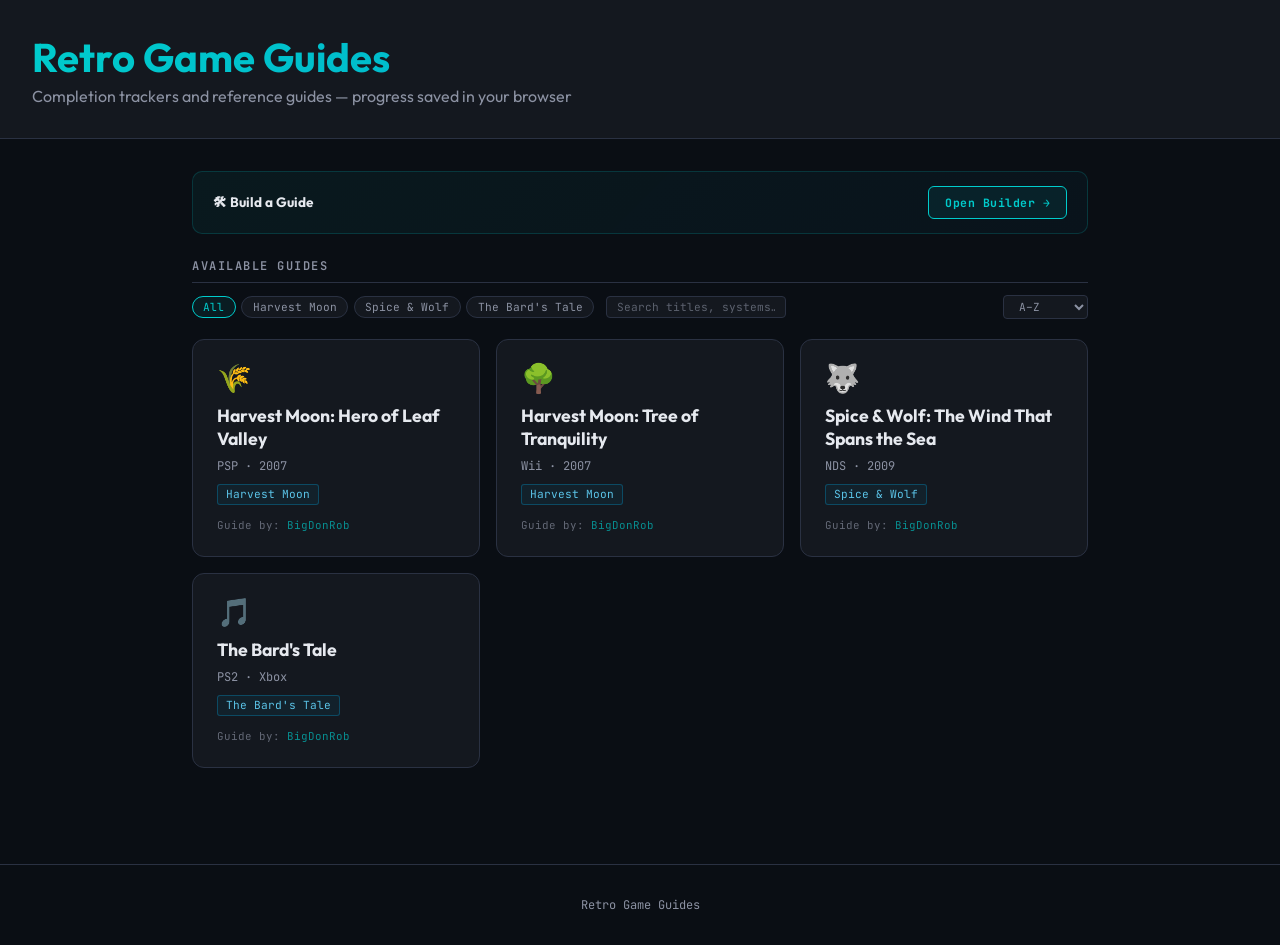
==== index.html @ fcf1a776 "Init Commit Let's see what I forgot." ====
<!DOCTYPE html>
<html lang="en">
<head>
<meta charset="UTF-8">
<meta name="viewport" content="width=device-width, initial-scale=1.0">
<title>Retro Game Guides</title>
<link rel="preconnect" href="https://fonts.googleapis.com">
<link rel="preconnect" href="https://fonts.gstatic.com" crossorigin>
<link href="https://fonts.googleapis.com/css2?family=JetBrains+Mono:wght@400;600;700&family=Outfit:wght@400;600;700&display=swap" rel="stylesheet">
<style>
  * { margin: 0; padding: 0; box-sizing: border-box; }
  :root {
    --bg-main: #0a0e14; --bg-secondary: #14181f; --bg-tertiary: #1e242e;
    --accent-primary: #00cccc; --accent-tertiary: #0099cc;
    --text-primary: #e6e9ef; --text-secondary: #8c92a3; --border-color: #2a3142;
  }
  body { font-family: 'Outfit', sans-serif; background: var(--bg-main); color: var(--text-primary); min-height: 100vh; }
  header { background: var(--bg-secondary); border-bottom: 1px solid var(--border-color); padding: 2rem; }
  header h1 { font-size: 2.5rem; font-weight: 700; background: linear-gradient(135deg, var(--accent-primary), var(--accent-tertiary)); -webkit-background-clip: text; -webkit-text-fill-color: transparent; background-clip: text; margin-bottom: 0.25rem; }
  header p { color: var(--text-secondary); font-size: 1rem; }
  main { max-width: 960px; margin: 0 auto; padding: 2rem; }
  .controls { display: flex; align-items: center; flex-wrap: wrap; gap: 0.75rem; margin-bottom: 1.25rem; }
  .section-label { font-family: 'JetBrains Mono', monospace; font-size: 0.75rem; font-weight: 600; text-transform: uppercase; letter-spacing: 1.5px; color: var(--text-secondary); padding-bottom: 0.5rem; border-bottom: 1px solid var(--border-color); flex: 1 1 100%; }
  .filter-group { display: flex; gap: 0.35rem; flex-wrap: wrap; }
  .pill { font-family: 'JetBrains Mono', monospace; font-size: 0.7rem; padding: 0.2rem 0.65rem; border-radius: 20px; border: 1px solid var(--border-color); background: var(--bg-secondary); color: var(--text-secondary); cursor: pointer; transition: all 0.15s; }
  .pill:hover { border-color: var(--accent-primary); color: var(--text-primary); }
  .pill.active { border-color: var(--accent-primary); color: var(--accent-primary); background: rgba(0,204,204,0.07); }
  .sort-select { font-family: 'JetBrains Mono', monospace; font-size: 0.7rem; padding: 0.2rem 0.65rem; border-radius: 4px; border: 1px solid var(--border-color); background: var(--bg-secondary); color: var(--text-secondary); cursor: pointer; margin-left: auto; }
  .sort-select:focus { outline: none; border-color: var(--accent-primary); }
  .search-input { font-family: 'JetBrains Mono', monospace; font-size: 0.7rem; padding: 0.2rem 0.65rem; border-radius: 4px; border: 1px solid var(--border-color); background: var(--bg-secondary); color: var(--text-secondary); width: 180px; }
  .search-input::placeholder { color: var(--text-secondary); opacity: 0.6; }
  .search-input:focus { outline: none; border-color: var(--accent-primary); color: var(--text-primary); }
  .guide-grid { display: grid; grid-template-columns: repeat(auto-fill, minmax(280px, 1fr)); gap: 1rem; }
  .guide-card { background: var(--bg-secondary); border: 1px solid var(--border-color); border-radius: 12px; padding: 1.5rem; text-decoration: none; color: inherit; display: flex; flex-direction: column; gap: 0.5rem; transition: border-color 0.2s, transform 0.2s, box-shadow 0.2s; }
  .guide-card:hover { border-color: var(--accent-primary); transform: translateY(-3px); box-shadow: 0 8px 24px rgba(0,204,204,0.1); }
  .guide-card-icon { font-size: 1.75rem; line-height: 1; margin-bottom: 0.25rem; }
  .guide-card-title { font-size: 1.1rem; font-weight: 700; color: var(--text-primary); }
  .guide-card-meta { font-family: 'JetBrains Mono', monospace; font-size: 0.75rem; color: var(--text-secondary); }
  .guide-card-tags { display: flex; flex-wrap: wrap; gap: 0.35rem; margin-top: 0.1rem; }
  .tag { font-size: 0.7rem; font-family: 'JetBrains Mono', monospace; padding: 0.15rem 0.5rem; border-radius: 3px; border: 1px solid var(--border-color); background: var(--bg-tertiary); color: var(--text-secondary); }
  .tag.completion { border-color: rgba(15,155,85,0.4); color: #4ec98a; background: rgba(15,155,85,0.08); }
  .tag.reference  { border-color: rgba(0,204,204,0.4); color: var(--accent-primary); background: rgba(0,204,204,0.08); }
  .tag.series     { border-color: rgba(0,153,204,0.35); color: #5bc4e8; background: rgba(0,153,204,0.07); }
  .guide-card-author { font-family: 'JetBrains Mono', monospace; font-size: 0.68rem; color: var(--text-secondary); opacity: 0.65; margin-top: auto; padding-top: 0.35rem; }
  .guide-card-author span { color: var(--accent-primary); opacity: 1; }
  .state-msg { grid-column: 1 / -1; padding: 3rem; text-align: center; color: var(--text-secondary); font-family: 'JetBrains Mono', monospace; font-size: 0.8rem; line-height: 2; }
  .loading-dot { display: inline-block; animation: blink 1.2s step-start infinite; }
  .loading-dot:nth-child(2) { animation-delay: 0.4s; }
  .loading-dot:nth-child(3) { animation-delay: 0.8s; }
  @keyframes blink { 50% { opacity: 0; } }
  footer { text-align: center; padding: 2rem; color: var(--text-secondary); font-family: 'JetBrains Mono', monospace; font-size: 0.75rem; border-top: 1px solid var(--border-color); margin-top: 4rem; }

  /* ── Builder CTA ── */
  .builder-bar {
    background: linear-gradient(135deg, rgba(0,204,204,0.06), rgba(0,153,204,0.04));
    border: 1px solid rgba(0,204,204,0.18);
    border-radius: 10px;
    padding: 14px 20px;
    display: flex;
    align-items: center;
    gap: 16px;
    margin-bottom: 1.5rem;
  }
  .builder-bar-text { flex: 1; min-width: 0; }
  .builder-bar-title { font-size: 0.85rem; font-weight: 700; color: var(--text-primary); margin-bottom: 2px; }
  .builder-bar-sub { font-family: 'JetBrains Mono', monospace; font-size: 0.7rem; color: var(--text-secondary); }
  .builder-btn {
    font-family: 'JetBrains Mono', monospace;
    font-size: 0.72rem;
    font-weight: 700;
    padding: 8px 16px;
    border-radius: 6px;
    border: 1px solid var(--accent-primary);
    background: rgba(0,204,204,0.08);
    color: var(--accent-primary);
    cursor: pointer;
    white-space: nowrap;
    transition: all 0.15s;
    letter-spacing: .5px;
    flex-shrink: 0;
  }
  .builder-btn:hover { background: rgba(0,204,204,0.18); box-shadow: 0 0 12px rgba(0,204,204,0.2); }

  /* ── Builder confirm modal ── */
  .modal-backdrop {
    position: fixed; inset: 0; background: rgba(0,0,0,0.65);
    z-index: 100; display: flex; align-items: center; justify-content: center;
    opacity: 0; pointer-events: none; transition: opacity 0.2s;
  }
  .modal-backdrop.open { opacity: 1; pointer-events: all; }
  .modal-box {
    background: #1e242e; border: 1px solid var(--border-color);
    border-radius: 12px; padding: 28px 28px 24px;
    max-width: 400px; width: 90%; box-shadow: 0 20px 60px rgba(0,0,0,0.5);
    transform: translateY(8px) scale(0.97);
    transition: transform 0.2s;
  }
  .modal-backdrop.open .modal-box { transform: none; }
  .modal-icon { font-size: 32px; margin-bottom: 10px; }
  .modal-title { font-size: 1.1rem; font-weight: 700; color: var(--text-primary); margin-bottom: 6px; }
  .modal-body  { font-size: 0.82rem; color: var(--text-secondary); line-height: 1.7; margin-bottom: 22px; }
  .modal-body strong { color: var(--text-primary); }
  .modal-actions { display: flex; gap: 10px; justify-content: flex-end; }
  .modal-cancel {
    font-family: 'JetBrains Mono', monospace; font-size: 0.72rem;
    padding: 8px 16px; border-radius: 6px; border: 1px solid var(--border-color);
    background: transparent; color: var(--text-secondary); cursor: pointer; transition: all .15s;
  }
  .modal-cancel:hover { color: var(--text-primary); border-color: var(--text-secondary); }
  .modal-confirm {
    font-family: 'JetBrains Mono', monospace; font-size: 0.72rem; font-weight: 700;
    padding: 8px 18px; border-radius: 6px; border: none;
    background: var(--accent-primary); color: #0a0e14; cursor: pointer;
    transition: all .15s; letter-spacing: .3px;
  }
  .modal-confirm:hover { filter: brightness(1.1); }
</style>
</head>
<body>

<header>
  <h1>Retro Game Guides</h1>
  <p>Completion trackers and reference guides — progress saved in your browser</p>
</header>

<main>
  <!-- Builder CTA -->
  <div class="builder-bar">
    <div class="builder-bar-text">
      <div class="builder-bar-title">🛠 Build a Guide</div>
    </div>
    <button class="builder-btn" id="openBuilderBtn">Open Builder →</button>
  </div>

  <div class="controls">
    <div class="section-label">Available Guides</div>
    <div class="filter-group" id="seriesFilters">
      <button class="pill active" data-filter="all">All</button>
    </div>
    <input class="search-input" id="searchInput" type="text" placeholder="Search titles, systems…" autocomplete="off">
    <select class="sort-select" id="sortSelect">
      <option value="title">A–Z</option>
      <option value="year-asc">Year ↑</option>
      <option value="year-desc">Year ↓</option>
    </select>
  </div>
  <div class="guide-grid" id="guideGrid">
    <div class="state-msg">Loading<span class="loading-dot">.</span><span class="loading-dot">.</span><span class="loading-dot">.</span></div>
  </div>
</main>

<footer>Retro Game Guides</footer>

<script>
// ─────────────────────────────────────────────────────────────────────────────
//  Boot sequence:
//    1. fetch games_index.json  — one request, all card metadata present
//    2. Build filter pills from series values
//    3. Render cards immediately; no per-game JS loading needed
//
//  games_index.json entry shape (see SCHEMA.md for full spec):
//    {
//      raId, slug, primaryName, altNames[], primarySystem, altSystems[],
//      series, year, icon, author,
//      tabs: [ { num, label, type }, ... ]
//    }
//
//  Tab types drive card tags:
//    checklist | subtab-checklist  →  "Completion Tracker"
//    custom                        →  "Reference"
// ─────────────────────────────────────────────────────────────────────────────

const grid      = document.getElementById('guideGrid');
const filterBar = document.getElementById('seriesFilters');
const sortSel   = document.getElementById('sortSelect');
const searchIn  = document.getElementById('searchInput');

let allGames     = [];
let activeFilter = 'all';
let searchQuery  = '';

// ── Path helper ──────────────────────────────────────────────────────────────
function getGamePath(raId) {
  const topEnd   = Math.ceil(raId / 5000) * 5000;
  const topStart = topEnd - 4999;
  const subEnd   = Math.ceil(raId / 200) * 200;
  const subStart = subEnd - 199;
  return `games/${topStart}-${topEnd}/${subStart}-${subEnd}/${raId}`;
}

// ── Boot ─────────────────────────────────────────────────────────────────────
async function discover() {
  let manifest;
  try {
    const res = await fetch('games_index.json');
    if (!res.ok) throw new Error(`HTTP ${res.status}`);
    manifest = await res.json();
  } catch (err) {
    grid.innerHTML = `<div class="state-msg">Could not load games_index.json<br><small style="opacity:.5">${err.message}</small></div>`;
    return;
  }

  if (!Array.isArray(manifest) || !manifest.length) {
    grid.innerHTML = '<div class="state-msg">No guides listed yet.</div>';
    return;
  }

  // All metadata is already present in games_index.json — no further fetches.
  allGames = manifest;

  buildFilterPills();
  render();
}

// ── Filter pills ─────────────────────────────────────────────────────────────
function buildFilterPills() {
  const series = [...new Set(allGames.map(g => g.series).filter(Boolean))].sort();
  series.forEach(s => {
    const btn = document.createElement('button');
    btn.className = 'pill';
    btn.dataset.filter = s;
    btn.textContent = s;
    btn.addEventListener('click', () => setFilter(s));
    filterBar.appendChild(btn);
  });
}

function setFilter(val) {
  activeFilter = val;
  filterBar.querySelectorAll('.pill').forEach(p => p.classList.toggle('active', p.dataset.filter === val));
  render();
}

// ── Render ───────────────────────────────────────────────────────────────────
function render() {
  const q = searchQuery.toLowerCase().trim();

  let games = allGames.filter(g => {
    // Series filter
    if (activeFilter !== 'all' && g.series !== activeFilter) return false;
    // Search: match against primaryName, altNames, primarySystem, altSystems
    if (q) {
      const haystack = [
        g.primaryName,
        ...(g.altNames     || []),
        g.primarySystem,
        ...(g.altSystems   || []),
        g.series           || '',
        g.author           || '',
      ].join(' ').toLowerCase();
      if (!haystack.includes(q)) return false;
    }
    return true;
  });

  const sort = sortSel.value;
  if      (sort === 'title')    games.sort((a, b) => a.primaryName.localeCompare(b.primaryName));
  else if (sort === 'year-asc') games.sort((a, b) => (a.year || 0) - (b.year || 0));
  else                          games.sort((a, b) => (b.year || 0) - (a.year || 0));

  if (!games.length) { grid.innerHTML = '<div class="state-msg">No guides match this filter.</div>'; return; }
  grid.innerHTML = '';
  games.forEach(g => grid.appendChild(makeCard(g)));
}

// ── Card builder ─────────────────────────────────────────────────────────────
function makeCard(g) {
  const path = getGamePath(g.raId);

  const a = document.createElement('a');
  a.className = 'guide-card';
  a.href = `guide_engine.html?game=${g.raId}`;

  a.appendChild(el('div', 'guide-card-icon',  g.icon        || '🎮'));
  a.appendChild(el('div', 'guide-card-title', g.primaryName));

  const metaParts = [g.primarySystem];
  if (g.altSystems && g.altSystems.length) metaParts.push(...g.altSystems);
  if (g.year) metaParts.push(String(g.year));
  a.appendChild(el('div', 'guide-card-meta',  metaParts.join(' · ')));

  const tags = document.createElement('div');
  tags.className = 'guide-card-tags';
  const tabTypes = (g.tabs || []).map(t => t.type);
  if (tabTypes.some(t => t === 'checklist' || t === 'subtab-checklist')) tags.appendChild(tag('completion', 'Completion Tracker'));
  if (tabTypes.some(t => t === 'custom'))                                 tags.appendChild(tag('reference',  'Reference'));
  if (g.series)                                                           tags.appendChild(tag('series',     g.series));
  a.appendChild(tags);

  if (g.author) {
    const d = el('div', 'guide-card-author');
    d.innerHTML = `Guide by: <span>${g.author}</span>`;
    a.appendChild(d);
  }

  return a;
}

// ── Helpers ──────────────────────────────────────────────────────────────────
function el(tagName, cls, text) {
  const e = document.createElement(tagName);
  e.className = cls;
  if (text != null) e.textContent = text;
  return e;
}
function tag(cls, text) {
  const s = document.createElement('span');
  s.className = `tag ${cls}`;
  s.textContent = text;
  return s;
}

// ── Events ───────────────────────────────────────────────────────────────────
document.addEventListener('DOMContentLoaded', () => {
  sortSel.addEventListener('change', render);
  searchIn.addEventListener('input', () => { searchQuery = searchIn.value; render(); });

  // ── Builder modal ────────────────────────────────────────────────────────────
  document.getElementById('openBuilderBtn').addEventListener('click', () => {
    document.getElementById('builderModal').classList.add('open');
  });
  document.getElementById('modalCancel').addEventListener('click', () => {
    document.getElementById('builderModal').classList.remove('open');
  });
  document.getElementById('modalConfirm').addEventListener('click', () => {
    window.location.href = 'builder.html';
  });
  document.getElementById('builderModal').addEventListener('click', e => {
    if (e.target === e.currentTarget) e.currentTarget.classList.remove('open');
  });
});

discover();
</script>
<!-- Builder confirm modal -->
<div class="modal-backdrop" id="builderModal">
  <div class="modal-box">
    <div class="modal-icon">🛠</div>
    <div class="modal-title">Open Guide Builder</div>
    <div class="modal-body">
      The <strong>Game Guide Builder</strong> lets you create a complete guide
      without writing any JSON. Set your game's metadata, add tabs and panels,
      then download a ZIP ready to submit.<br><br>
      Submissions are reviewed before they go live. Submit a pull request on GitHub or contact BigDonRob about manual Submissions.
    </div>
    <div class="modal-actions">
      <button class="modal-cancel" id="modalCancel">Cancel</button>
      <button class="modal-confirm" id="modalConfirm">Open Builder →</button>
    </div>
  </div>
</div>

</body>
</html>
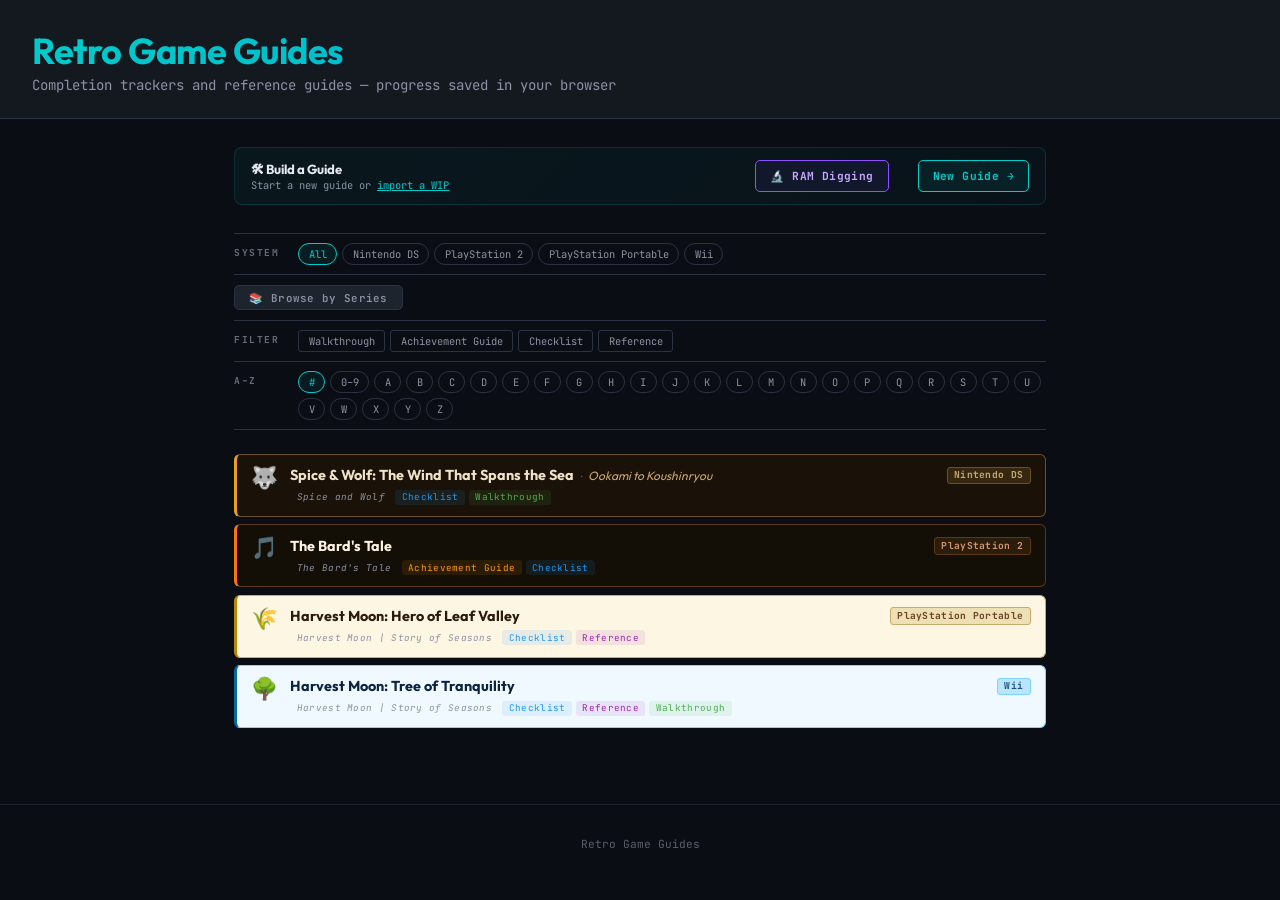
==== commit d6c15b36: "Extended functionality" ====
--- a/index.html
+++ b/index.html
@@ -8,112 +8,440 @@
 <link rel="preconnect" href="https://fonts.gstatic.com" crossorigin>
 <link href="https://fonts.googleapis.com/css2?family=JetBrains+Mono:wght@400;600;700&family=Outfit:wght@400;600;700&display=swap" rel="stylesheet">
 <style>
-  * { margin: 0; padding: 0; box-sizing: border-box; }
-  :root {
-    --bg-main: #0a0e14; --bg-secondary: #14181f; --bg-tertiary: #1e242e;
-    --accent-primary: #00cccc; --accent-tertiary: #0099cc;
-    --text-primary: #e6e9ef; --text-secondary: #8c92a3; --border-color: #2a3142;
-  }
-  body { font-family: 'Outfit', sans-serif; background: var(--bg-main); color: var(--text-primary); min-height: 100vh; }
-  header { background: var(--bg-secondary); border-bottom: 1px solid var(--border-color); padding: 2rem; }
-  header h1 { font-size: 2.5rem; font-weight: 700; background: linear-gradient(135deg, var(--accent-primary), var(--accent-tertiary)); -webkit-background-clip: text; -webkit-text-fill-color: transparent; background-clip: text; margin-bottom: 0.25rem; }
-  header p { color: var(--text-secondary); font-size: 1rem; }
-  main { max-width: 960px; margin: 0 auto; padding: 2rem; }
-  .controls { display: flex; align-items: center; flex-wrap: wrap; gap: 0.75rem; margin-bottom: 1.25rem; }
-  .section-label { font-family: 'JetBrains Mono', monospace; font-size: 0.75rem; font-weight: 600; text-transform: uppercase; letter-spacing: 1.5px; color: var(--text-secondary); padding-bottom: 0.5rem; border-bottom: 1px solid var(--border-color); flex: 1 1 100%; }
-  .filter-group { display: flex; gap: 0.35rem; flex-wrap: wrap; }
-  .pill { font-family: 'JetBrains Mono', monospace; font-size: 0.7rem; padding: 0.2rem 0.65rem; border-radius: 20px; border: 1px solid var(--border-color); background: var(--bg-secondary); color: var(--text-secondary); cursor: pointer; transition: all 0.15s; }
-  .pill:hover { border-color: var(--accent-primary); color: var(--text-primary); }
-  .pill.active { border-color: var(--accent-primary); color: var(--accent-primary); background: rgba(0,204,204,0.07); }
-  .sort-select { font-family: 'JetBrains Mono', monospace; font-size: 0.7rem; padding: 0.2rem 0.65rem; border-radius: 4px; border: 1px solid var(--border-color); background: var(--bg-secondary); color: var(--text-secondary); cursor: pointer; margin-left: auto; }
-  .sort-select:focus { outline: none; border-color: var(--accent-primary); }
-  .search-input { font-family: 'JetBrains Mono', monospace; font-size: 0.7rem; padding: 0.2rem 0.65rem; border-radius: 4px; border: 1px solid var(--border-color); background: var(--bg-secondary); color: var(--text-secondary); width: 180px; }
-  .search-input::placeholder { color: var(--text-secondary); opacity: 0.6; }
-  .search-input:focus { outline: none; border-color: var(--accent-primary); color: var(--text-primary); }
-  .guide-grid { display: grid; grid-template-columns: repeat(auto-fill, minmax(280px, 1fr)); gap: 1rem; }
-  .guide-card { background: var(--bg-secondary); border: 1px solid var(--border-color); border-radius: 12px; padding: 1.5rem; text-decoration: none; color: inherit; display: flex; flex-direction: column; gap: 0.5rem; transition: border-color 0.2s, transform 0.2s, box-shadow 0.2s; }
-  .guide-card:hover { border-color: var(--accent-primary); transform: translateY(-3px); box-shadow: 0 8px 24px rgba(0,204,204,0.1); }
-  .guide-card-icon { font-size: 1.75rem; line-height: 1; margin-bottom: 0.25rem; }
-  .guide-card-title { font-size: 1.1rem; font-weight: 700; color: var(--text-primary); }
-  .guide-card-meta { font-family: 'JetBrains Mono', monospace; font-size: 0.75rem; color: var(--text-secondary); }
-  .guide-card-tags { display: flex; flex-wrap: wrap; gap: 0.35rem; margin-top: 0.1rem; }
-  .tag { font-size: 0.7rem; font-family: 'JetBrains Mono', monospace; padding: 0.15rem 0.5rem; border-radius: 3px; border: 1px solid var(--border-color); background: var(--bg-tertiary); color: var(--text-secondary); }
-  .tag.completion { border-color: rgba(15,155,85,0.4); color: #4ec98a; background: rgba(15,155,85,0.08); }
-  .tag.reference  { border-color: rgba(0,204,204,0.4); color: var(--accent-primary); background: rgba(0,204,204,0.08); }
-  .tag.series     { border-color: rgba(0,153,204,0.35); color: #5bc4e8; background: rgba(0,153,204,0.07); }
-  .guide-card-author { font-family: 'JetBrains Mono', monospace; font-size: 0.68rem; color: var(--text-secondary); opacity: 0.65; margin-top: auto; padding-top: 0.35rem; }
-  .guide-card-author span { color: var(--accent-primary); opacity: 1; }
-  .state-msg { grid-column: 1 / -1; padding: 3rem; text-align: center; color: var(--text-secondary); font-family: 'JetBrains Mono', monospace; font-size: 0.8rem; line-height: 2; }
-  .loading-dot { display: inline-block; animation: blink 1.2s step-start infinite; }
-  .loading-dot:nth-child(2) { animation-delay: 0.4s; }
-  .loading-dot:nth-child(3) { animation-delay: 0.8s; }
-  @keyframes blink { 50% { opacity: 0; } }
-  footer { text-align: center; padding: 2rem; color: var(--text-secondary); font-family: 'JetBrains Mono', monospace; font-size: 0.75rem; border-top: 1px solid var(--border-color); margin-top: 4rem; }
-
-  /* ── Builder CTA ── */
-  .builder-bar {
-    background: linear-gradient(135deg, rgba(0,204,204,0.06), rgba(0,153,204,0.04));
-    border: 1px solid rgba(0,204,204,0.18);
-    border-radius: 10px;
-    padding: 14px 20px;
-    display: flex;
-    align-items: center;
-    gap: 16px;
-    margin-bottom: 1.5rem;
-  }
-  .builder-bar-text { flex: 1; min-width: 0; }
-  .builder-bar-title { font-size: 0.85rem; font-weight: 700; color: var(--text-primary); margin-bottom: 2px; }
-  .builder-bar-sub { font-family: 'JetBrains Mono', monospace; font-size: 0.7rem; color: var(--text-secondary); }
-  .builder-btn {
-    font-family: 'JetBrains Mono', monospace;
-    font-size: 0.72rem;
-    font-weight: 700;
-    padding: 8px 16px;
-    border-radius: 6px;
-    border: 1px solid var(--accent-primary);
-    background: rgba(0,204,204,0.08);
-    color: var(--accent-primary);
-    cursor: pointer;
-    white-space: nowrap;
-    transition: all 0.15s;
-    letter-spacing: .5px;
-    flex-shrink: 0;
-  }
-  .builder-btn:hover { background: rgba(0,204,204,0.18); box-shadow: 0 0 12px rgba(0,204,204,0.2); }
-
-  /* ── Builder confirm modal ── */
-  .modal-backdrop {
-    position: fixed; inset: 0; background: rgba(0,0,0,0.65);
-    z-index: 100; display: flex; align-items: center; justify-content: center;
-    opacity: 0; pointer-events: none; transition: opacity 0.2s;
-  }
-  .modal-backdrop.open { opacity: 1; pointer-events: all; }
-  .modal-box {
-    background: #1e242e; border: 1px solid var(--border-color);
-    border-radius: 12px; padding: 28px 28px 24px;
-    max-width: 400px; width: 90%; box-shadow: 0 20px 60px rgba(0,0,0,0.5);
-    transform: translateY(8px) scale(0.97);
-    transition: transform 0.2s;
-  }
-  .modal-backdrop.open .modal-box { transform: none; }
-  .modal-icon { font-size: 32px; margin-bottom: 10px; }
-  .modal-title { font-size: 1.1rem; font-weight: 700; color: var(--text-primary); margin-bottom: 6px; }
-  .modal-body  { font-size: 0.82rem; color: var(--text-secondary); line-height: 1.7; margin-bottom: 22px; }
-  .modal-body strong { color: var(--text-primary); }
-  .modal-actions { display: flex; gap: 10px; justify-content: flex-end; }
-  .modal-cancel {
-    font-family: 'JetBrains Mono', monospace; font-size: 0.72rem;
-    padding: 8px 16px; border-radius: 6px; border: 1px solid var(--border-color);
-    background: transparent; color: var(--text-secondary); cursor: pointer; transition: all .15s;
-  }
-  .modal-cancel:hover { color: var(--text-primary); border-color: var(--text-secondary); }
-  .modal-confirm {
-    font-family: 'JetBrains Mono', monospace; font-size: 0.72rem; font-weight: 700;
-    padding: 8px 18px; border-radius: 6px; border: none;
-    background: var(--accent-primary); color: #0a0e14; cursor: pointer;
-    transition: all .15s; letter-spacing: .3px;
-  }
-  .modal-confirm:hover { filter: brightness(1.1); }
+/* ── Reset & Root ── */
+*, *::before, *::after { margin: 0; padding: 0; box-sizing: border-box; }
+:root {
+  --bg-main:      #0a0e14;
+  --bg-secondary: #14181f;
+  --bg-tertiary:  #1e242e;
+  --accent:       #00cccc;
+  --accent2:      #0099cc;
+  --text-primary: #e6e9ef;
+  --text-mid:     #8c92a3;
+  --border:       #2a3142;
+}
+
+body {
+  font-family: 'Outfit', sans-serif;
+  background: var(--bg-main);
+  color: var(--text-primary);
+  min-height: 100vh;
+}
+
+/* ── Header ── */
+header {
+  background: var(--bg-secondary);
+  border-bottom: 1px solid var(--border);
+  padding: 1.75rem 2rem 1.5rem;
+}
+header h1 {
+  font-size: 2.25rem;
+  font-weight: 700;
+  background: linear-gradient(135deg, var(--accent), var(--accent2));
+  -webkit-background-clip: text;
+  -webkit-text-fill-color: transparent;
+  background-clip: text;
+  margin-bottom: 0.2rem;
+  letter-spacing: -0.5px;
+}
+header p {
+  color: var(--text-mid);
+  font-size: 0.875rem;
+  font-family: 'JetBrains Mono', monospace;
+}
+
+/* ── Main layout ── */
+main {
+  max-width: 860px;
+  margin: 0 auto;
+  padding: 1.75rem 1.5rem;
+}
+
+/* ── Builder CTA ── */
+.builder-bar {
+  background: linear-gradient(135deg, rgba(0,204,204,0.05), rgba(0,153,204,0.03));
+  border: 1px solid rgba(0,204,204,0.15);
+  border-radius: 8px;
+  padding: 12px 16px;
+  display: flex;
+  align-items: center;
+  gap: 14px;
+  margin-bottom: 1.75rem;
+}
+.builder-bar-text { flex: 1; min-width: 0; }
+.builder-bar-title { font-size: 0.82rem; font-weight: 700; color: var(--text-primary); margin-bottom: 1px; }
+.builder-bar-sub   { font-family: 'JetBrains Mono', monospace; font-size: 0.65rem; color: var(--text-mid); }
+.builder-bar-sub a { color: var(--accent); text-decoration: none; }
+.builder-bar-sub a:hover { text-decoration: underline; }
+.import-wip-btn {
+  background: none;
+  border: none;
+  color: var(--accent);
+  font-family: 'JetBrains Mono', monospace;
+  font-size: 0.65rem;
+  text-decoration: underline;
+  cursor: pointer;
+  padding: 0;
+}
+.import-wip-btn:hover { color: var(--accent-primary); text-decoration: underline; }
+.builder-btn {
+  font-family: 'JetBrains Mono', monospace;
+  font-size: 0.7rem;
+  font-weight: 700;
+  padding: 8px 14px;
+  border-radius: 5px;
+  border: 1px solid var(--accent);
+  background: rgba(0,204,204,0.07);
+  color: var(--accent);
+  cursor: pointer;
+  white-space: nowrap;
+  transition: all 0.15s;
+  letter-spacing: 0.4px;
+  flex-shrink: 0;
+  text-decoration: none;
+  display: inline-block;
+}
+.builder-btn:hover { background: rgba(0,204,204,0.15); box-shadow: 0 0 10px rgba(0,204,204,0.15); }
+.dev-link {
+  font-family: 'JetBrains Mono', monospace;
+  font-size: 0.7rem;
+  font-weight: 700;
+  padding: 8px 14px;
+  border-radius: 5px;
+  border: 1px solid #8c50ff;
+  background: rgba(140,80,255,0.07);
+  color: #c4a7ff;
+  cursor: pointer;
+  white-space: nowrap;
+  transition: all 0.15s;
+  letter-spacing: 0.4px;
+  flex-shrink: 0;
+  text-decoration: none;
+  display: inline-block;
+}
+.dev-link:hover { background: rgba(140,80,255,0.14); border-color: rgba(180,140,255,0.6); box-shadow: 0 0 10px rgba(140,80,255,0.15); }
+.builder-divider {
+  width: 1px;
+  background: var(--border);
+  flex-shrink: 0;
+}
+
+/* ── Filter section ── */
+.filters { margin-bottom: 1.5rem; display: flex; flex-direction: column; gap: 0; }
+
+.filter-row {
+  display: flex;
+  align-items: flex-start;
+  gap: 0.75rem;
+  padding: 0.55rem 0;
+  border-bottom: 1px solid var(--border);
+}
+.filter-row:first-child { border-top: 1px solid var(--border); }
+
+.filter-label {
+  font-family: 'JetBrains Mono', monospace;
+  font-size: 0.6rem;
+  font-weight: 700;
+  letter-spacing: 1.5px;
+  text-transform: uppercase;
+  color: var(--text-mid);
+  padding-top: 0.2rem;
+  flex-shrink: 0;
+  width: 52px;
+  opacity: 0.7;
+}
+
+.filter-pills {
+  display: flex;
+  flex-wrap: wrap;
+  gap: 0.3rem;
+  flex: 1;
+}
+
+/* Standard filter pills (single-select per row) */
+.pill {
+  font-family: 'JetBrains Mono', monospace;
+  font-size: 0.65rem;
+  padding: 0.2rem 0.6rem;
+  border-radius: 20px;
+  border: 1px solid var(--border);
+  background: transparent;
+  color: var(--text-mid);
+  cursor: pointer;
+  transition: all 0.12s;
+  white-space: nowrap;
+}
+.pill:hover  { border-color: var(--accent); color: var(--text-primary); }
+.pill.active { border-color: var(--accent); color: var(--accent); background: rgba(0,204,204,0.07); }
+
+/* Content filter toggle pills (multi-select) */
+.ctag-filter {
+  font-family: 'JetBrains Mono', monospace;
+  font-size: 0.65rem;
+  padding: 0.2rem 0.6rem;
+  border-radius: 3px;
+  border: 1px solid var(--border);
+  background: transparent;
+  color: var(--text-mid);
+  cursor: pointer;
+  transition: all 0.12s;
+  white-space: nowrap;
+}
+.ctag-filter:hover { border-color: var(--text-mid); color: var(--text-primary); }
+.ctag-filter.active { border-color: var(--accent2); color: #5bc4e8; background: rgba(0,153,204,0.1); }
+
+/* Series standalone row */
+.series-row {
+  padding: 0.6rem 0;
+  border-bottom: 1px solid var(--border);
+}
+.series-nav-btn {
+  font-family: 'JetBrains Mono', monospace;
+  font-size: 0.68rem;
+  font-weight: 600;
+  padding: 0.3rem 0.9rem;
+  border-radius: 5px;
+  border: 1px solid var(--border);
+  background: var(--bg-tertiary);
+  color: var(--text-mid);
+  cursor: pointer;
+  transition: all 0.15s;
+  letter-spacing: 0.3px;
+}
+.series-nav-btn:hover   { border-color: var(--accent2); color: var(--text-primary); }
+.series-nav-btn.active  { border-color: var(--accent2); color: #5bc4e8; background: rgba(0,153,204,0.08); }
+
+/* ── Guide List ── */
+#guide-list { display: flex; flex-direction: column; gap: 0.45rem; }
+
+/* ── Compact Guide Card ── */
+.guide-card {
+  display: flex;
+  align-items: flex-start;
+  gap: 0.8rem;
+  width: 100%;
+  padding: 0.7rem 0.9rem 0.7rem 0.85rem;
+  background: var(--bg, var(--bg-secondary));
+  border: 1px solid var(--border, #2a3142);
+  border-left: 3px solid var(--emphasis, var(--accent));
+  border-radius: 6px;
+  text-decoration: none;
+  transition: box-shadow 0.15s, transform 0.12s;
+  cursor: pointer;
+}
+.guide-card:hover {
+  transform: translateX(2px);
+  box-shadow: 2px 2px 14px rgba(0,0,0,0.25);
+}
+
+.card-icon {
+  font-size: 1.35rem;
+  line-height: 1;
+  flex-shrink: 0;
+  padding-top: 0.05rem;
+}
+.card-body { flex: 1; min-width: 0; }
+.card-top {
+  display: flex;
+  align-items: baseline;
+  gap: 0.4rem;
+  flex-wrap: wrap;
+  margin-bottom: 0.3rem;
+  line-height: 1.3;
+}
+.card-title {
+  font-size: 0.9rem;
+  font-weight: 700;
+  color: var(--text, var(--text-primary));
+  font-family: 'Outfit', sans-serif;
+}
+.card-subtitle {
+  font-size: 0.75rem;
+  color: var(--textMid, var(--text-mid));
+  font-style: italic;
+}
+.card-sep {
+  font-size: 0.7rem;
+  color: var(--textMuted, var(--border));
+  flex-shrink: 0;
+}
+.card-system {
+  font-family: 'JetBrains Mono', monospace;
+  font-size: 0.6rem;
+  font-weight: 700;
+  color: var(--textMid, var(--text-mid));
+  background: var(--surface2, var(--bg-tertiary));
+  border: 1px solid var(--border, #2a3142);
+  border-radius: 3px;
+  padding: 0.1rem 0.4rem;
+  margin-left: auto;
+  white-space: nowrap;
+  flex-shrink: 0;
+  align-self: center;
+  letter-spacing: 0.3px;
+}
+.card-tags {
+  display: flex;
+  flex-wrap: wrap;
+  gap: 0.25rem;
+}
+.card-tag {
+  font-family: 'JetBrains Mono', monospace;
+  font-size: 0.58rem;
+  padding: 0.1rem 0.4rem;
+  border: 1px solid var(--border-light);
+  border-radius: 3px;
+  background: var(--surface);
+  color: var(--text-mid);
+  align-self: center;
+  letter-spacing: 0.3px;
+}
+
+.tag-walkthrough { 
+  border-color: #4CAF50; 
+  color: #4CAF50; 
+  background: rgba(76, 175, 80, 0.1); 
+}
+.tag-achievement-guide { 
+  border-color: #FF9800; 
+  color: #FF9800; 
+  background: rgba(255, 152, 0, 0.1); 
+}
+.tag-checklist { 
+  border-color: #2196F3; 
+  color: #2196F3; 
+  background: rgba(33, 150, 243, 0.1); 
+}
+.tag-reference { 
+  border-color: #9C27B0; 
+  color: #9C27B0; 
+  background: rgba(156, 39, 176, 0.1); 
+}
+.tag-series {
+  border-color: var(--text-mid, #8c92a3);
+  color: var(--text-mid, #8c92a3);
+  background: transparent;
+  font-style: italic;
+}
+
+.ctag-filter[data-tag="Walkthrough"].active { 
+  border-color: #4CAF50; 
+  color: #4CAF50; 
+  background: rgba(76, 175, 80, 0.15); 
+}
+.ctag-filter[data-tag="Achievement Guide"].active { 
+  border-color: #FF9800; 
+  color: #FF9800; 
+  background: rgba(255, 152, 0, 0.15); 
+}
+.ctag-filter[data-tag="Checklist"].active { 
+  border-color: #2196F3; 
+  color: #2196F3; 
+  background: rgba(33, 150, 243, 0.15); 
+}
+.ctag-filter[data-tag="Reference"].active { 
+  border-color: #9C27B0; 
+  color: #9C27B0; 
+  background: rgba(156, 39, 176, 0.15); 
+}
+
+/* ── Series View ── */
+#series-view { display: none; flex-direction: column; gap: 0.45rem; }
+#series-view.visible { display: flex; }
+
+.series-header {
+  display: flex;
+  align-items: center;
+  gap: 0.75rem;
+  margin-bottom: 0.75rem;
+}
+.series-back-btn {
+  font-family: 'JetBrains Mono', monospace;
+  font-size: 0.65rem;
+  padding: 0.25rem 0.65rem;
+  border-radius: 4px;
+  border: 1px solid var(--border);
+  background: transparent;
+  color: var(--text-mid);
+  cursor: pointer;
+  transition: all 0.12s;
+}
+.series-back-btn:hover { color: var(--text-primary); border-color: var(--text-mid); }
+.series-view-title {
+  font-family: 'JetBrains Mono', monospace;
+  font-size: 0.65rem;
+  font-weight: 700;
+  letter-spacing: 1px;
+  text-transform: uppercase;
+  color: var(--text-mid);
+}
+
+.series-card {
+  display: flex;
+  align-items: center;
+  gap: 0.75rem;
+  padding: 0.75rem 1rem;
+  background: var(--bg-secondary);
+  border: 1px solid var(--border);
+  border-left: 3px solid var(--accent2);
+  border-radius: 6px;
+  cursor: pointer;
+  transition: all 0.15s;
+  text-decoration: none;
+}
+.series-card:hover { border-left-color: var(--accent); transform: translateX(2px); }
+.series-card-icons { font-size: 1.1rem; flex-shrink: 0; letter-spacing: 2px; }
+.series-card-body  { flex: 1; }
+.series-card-name  { font-size: 0.9rem; font-weight: 700; color: var(--text-primary); margin-bottom: 2px; }
+.series-card-count { font-family: 'JetBrains Mono', monospace; font-size: 0.65rem; color: var(--text-mid); }
+.series-card-arrow { font-family: 'JetBrains Mono', monospace; font-size: 0.7rem; color: var(--text-mid); flex-shrink: 0; }
+
+/* ── Browse More / State messages ── */
+.browse-more-row {
+  display: none;
+  justify-content: center;
+  padding: 1rem 0 0.5rem;
+}
+.browse-more-row.visible { display: flex; }
+.browse-more-btn {
+  font-family: 'JetBrains Mono', monospace;
+  font-size: 0.68rem;
+  font-weight: 600;
+  padding: 0.45rem 1.25rem;
+  border-radius: 5px;
+  border: 1px solid var(--border);
+  background: var(--bg-secondary);
+  color: var(--text-mid);
+  cursor: pointer;
+  letter-spacing: 0.4px;
+  transition: all 0.15s;
+}
+.browse-more-btn:hover { border-color: var(--accent); color: var(--text-primary); }
+
+.state-msg {
+  padding: 2.5rem;
+  text-align: center;
+  color: var(--text-mid);
+  font-family: 'JetBrains Mono', monospace;
+  font-size: 0.78rem;
+  line-height: 2;
+}
+.loading-dot { display: inline-block; animation: blink 1.2s step-start infinite; }
+.loading-dot:nth-child(2) { animation-delay: 0.4s; }
+.loading-dot:nth-child(3) { animation-delay: 0.8s; }
+@keyframes blink { 50% { opacity: 0; } }
+
+/* ── Footer ── */
+footer {
+  text-align: center;
+  padding: 2rem;
+  color: var(--text-mid);
+  font-family: 'JetBrains Mono', monospace;
+  font-size: 0.7rem;
+  border-top: 1px solid var(--border);
+  margin-top: 3rem;
+  opacity: 0.6;
+}
 </style>
 </head>
 <body>
@@ -124,231 +452,529 @@
 </header>
 
 <main>
-  <!-- Builder CTA -->
+
+  <!-- ── Builder CTA ── -->
   <div class="builder-bar">
     <div class="builder-bar-text">
       <div class="builder-bar-title">🛠 Build a Guide</div>
+      <div class="builder-bar-sub">Start a new guide or <button id="import-wip-btn" class="import-wip-btn">import a WIP</button></div>
     </div>
-    <button class="builder-btn" id="openBuilderBtn">Open Builder →</button>
+    <a class="dev-link" href="guide.html?game=0" title="Open the blank RAM scouting template. Use ?edit to customise and save a local copy.">🔬 RAM Digging</a>
+    <div class="builder-divider"></div>
+    <a class="builder-btn" href="guide.html?edit">New Guide →</a>
   </div>
 
-  <div class="controls">
-    <div class="section-label">Available Guides</div>
-    <div class="filter-group" id="seriesFilters">
-      <button class="pill active" data-filter="all">All</button>
+  <!-- ── Filter section (hidden while in series view) ── -->
+  <div class="filters" id="filtersSection">
+
+    <!-- System row -->
+    <div class="filter-row">
+      <span class="filter-label">System</span>
+      <div class="filter-pills" id="systemFilters">
+        <button class="pill active" data-system="all">All</button>
+      </div>
     </div>
-    <input class="search-input" id="searchInput" type="text" placeholder="Search titles, systems…" autocomplete="off">
-    <select class="sort-select" id="sortSelect">
-      <option value="title">A–Z</option>
-      <option value="year-asc">Year ↑</option>
-      <option value="year-desc">Year ↓</option>
-    </select>
+
+    <!-- Series row -->
+    <div class="series-row">
+      <button class="series-nav-btn" id="seriesNavBtn">📚 Browse by Series</button>
+    </div>
+
+    <!-- Content filter row -->
+    <div class="filter-row">
+      <span class="filter-label">Filter</span>
+      <div class="filter-pills" id="contentFilters">
+        <button class="ctag-filter" data-tag="Walkthrough">Walkthrough</button>
+        <button class="ctag-filter" data-tag="Achievement Guide">Achievement Guide</button>
+        <button class="ctag-filter" data-tag="Checklist">Checklist</button>
+        <button class="ctag-filter" data-tag="Reference">Reference</button>
+      </div>
+    </div>
+
+    <!-- Alpha row -->
+    <div class="filter-row">
+      <span class="filter-label">A–Z</span>
+      <div class="filter-pills" id="alphaFilters">
+        <button class="pill active" data-alpha="all">#</button>
+        <button class="pill" data-alpha="0">0–9</button>
+        <!-- A–Z injected by JS -->
+      </div>
+    </div>
+
   </div>
-  <div class="guide-grid" id="guideGrid">
+
+  <!-- ── Series view ── -->
+  <div id="series-view">
+    <div class="series-header">
+      <button class="series-back-btn" id="seriesBackBtn">← Back</button>
+      <span class="series-view-title">Browse by Series</span>
+    </div>
+    <div id="seriesCards"></div>
+  </div>
+
+  <!-- ── Guide list ── -->
+  <div id="guide-list">
     <div class="state-msg">Loading<span class="loading-dot">.</span><span class="loading-dot">.</span><span class="loading-dot">.</span></div>
   </div>
+
+  <!-- ── Browse More ── -->
+  <div class="browse-more-row" id="browseMoreRow">
+    <button class="browse-more-btn" id="browseMoreBtn">Browse More</button>
+  </div>
+
 </main>
 
 <footer>Retro Game Guides</footer>
+
+<!-- Hidden file input for WIP import -->
+<input type="file" id="import-wip-input" accept=".zip" style="display:none">
 
 <script>
 // ─────────────────────────────────────────────────────────────────────────────
-//  Boot sequence:
-//    1. fetch games_index.json  — one request, all card metadata present
-//    2. Build filter pills from series values
-//    3. Render cards immediately; no per-game JS loading needed
+//  Index page logic
 //
-//  games_index.json entry shape (see SCHEMA.md for full spec):
-//    {
-//      raId, slug, primaryName, altNames[], primarySystem, altSystems[],
-//      series, year, icon, author,
-//      tabs: [ { num, label, type }, ... ]
-//    }
+//  games_index.json entry shape:
+//    { raId, slug, primaryName, subtitle?, primarySystem, icon, theme,
+//      palette, contentTags? }
 //
-//  Tab types drive card tags:
-//    checklist | subtab-checklist  →  "Completion Tracker"
-//    custom                        →  "Reference"
+//  Filter modes:
+//    - No filters active → random mode (10 at a time, Browse More)
+//    - Any filter active → filtered mode (all matching, sorted A–Z)
+//    - Series view       → shows series selection cards
 // ─────────────────────────────────────────────────────────────────────────────
 
-const grid      = document.getElementById('guideGrid');
-const filterBar = document.getElementById('seriesFilters');
-const sortSel   = document.getElementById('sortSelect');
-const searchIn  = document.getElementById('searchInput');
-
-let allGames     = [];
-let activeFilter = 'all';
-let searchQuery  = '';
-
-// ── Path helper ──────────────────────────────────────────────────────────────
-function getGamePath(raId) {
-  const topEnd   = Math.ceil(raId / 5000) * 5000;
-  const topStart = topEnd - 4999;
-  const subEnd   = Math.ceil(raId / 200) * 200;
-  const subStart = subEnd - 199;
-  return `games/${topStart}-${topEnd}/${subStart}-${subEnd}/${raId}`;
-}
+const RANDOM_PAGE = 10;
+
+let allGames = [];
+let idx      = { systems: {}, series: {}, tags: [], themes: [], palettes: [], games: [] };
+
+// ── Filter state ─────────────────────────────────────────────────────────────
+let activeSystemId    = null;   // null = all; else RA system_id integer
+let activeTagIdxs     = new Set(); // set of tag indices into idx.tags
+let activeAlpha       = 'all';
+let inSeriesView      = false;
+let seriesFilter      = null;   // null = no filter; else hub_id integer
+
+// ── Random-mode state ────────────────────────────────────────────────────────
+let randomPool  = [];
+let randomShown = RANDOM_PAGE;
+
+// ── DOM refs ─────────────────────────────────────────────────────────────────
+const $guideList   = document.getElementById('guide-list');
+const $seriesView  = document.getElementById('series-view');
+const $seriesCards = document.getElementById('seriesCards');
+const $browseRow   = document.getElementById('browseMoreRow');
+const $browseBtn   = document.getElementById('browseMoreBtn');
+const $filtersSection = document.getElementById('filtersSection');
 
 // ── Boot ─────────────────────────────────────────────────────────────────────
-async function discover() {
-  let manifest;
+async function boot() {
+  let themes = {}, palettes = {};
   try {
-    const res = await fetch('games_index.json');
-    if (!res.ok) throw new Error(`HTTP ${res.status}`);
-    manifest = await res.json();
+    [idx, themes, palettes] = await Promise.all([
+      fetch('./games_index.json').then(r => r.json()),
+      fetch('./themes.json').then(r => r.json()).catch(() => ({})),
+      fetch('./palettes.json').then(r => r.json()).catch(() => ({})),
+    ]);
+    applyPaletteStyles(palettes);
+    applyThemeStyles(themes);
   } catch (err) {
-    grid.innerHTML = `<div class="state-msg">Could not load games_index.json<br><small style="opacity:.5">${err.message}</small></div>`;
+    $guideList.innerHTML = `<div class="state-msg">Could not load games_index.json<br><small style="opacity:.5">${err.message}</small></div>`;
     return;
   }
 
+  const manifest = idx.games;
   if (!Array.isArray(manifest) || !manifest.length) {
-    grid.innerHTML = '<div class="state-msg">No guides listed yet.</div>';
+    $guideList.innerHTML = '<div class="state-msg">No guides listed yet.</div>';
     return;
   }
 
-  // All metadata is already present in games_index.json — no further fetches.
-  allGames = manifest;
-
-  buildFilterPills();
+  allGames   = manifest;
+  randomPool = shuffle([...allGames]);
+
+  buildSystemPills();
+  buildAlphaPills();
   render();
 }
 
-// ── Filter pills ─────────────────────────────────────────────────────────────
-function buildFilterPills() {
-  const series = [...new Set(allGames.map(g => g.series).filter(Boolean))].sort();
-  series.forEach(s => {
+// ── Palette CSS injection ────────────────────────────────────────────────────
+function applyPaletteStyles(palettes) {
+  Object.entries(palettes).forEach(([key, pal]) => {
+    if (!pal.vars) return;
+    const css = Object.entries(pal.vars).map(([k, v]) => `${k}:${v};`).join('');
+    const id = `palette-${key}`;
+    let el = document.getElementById(id);
+    if (!el) { el = document.createElement('style'); el.id = id; document.head.appendChild(el); }
+    el.textContent = `.palette-${key}{${css}}`;
+  });
+}
+
+function applyThemeStyles(themes) {
+  Object.entries(themes).forEach(([key, theme]) => {
+    if (!theme.vars) return;
+    const css = Object.entries(theme.vars).map(([k, v]) => `${k}:${v};`).join('');
+    const id = `theme-${key}`;
+    let el = document.getElementById(id);
+    if (!el) { el = document.createElement('style'); el.id = id; document.head.appendChild(el); }
+    el.textContent = `.theme-${key}{${css}}`;
+  });
+}
+
+// ── Build filter pills ────────────────────────────────────────────────────────
+function buildSystemPills() {
+  const usedIds = new Set();
+  allGames.forEach(g => {
+    if (g.system != null) usedIds.add(g.system);
+    (g.altSystems || []).forEach(id => usedIds.add(id));
+  });
+  const bar = document.getElementById('systemFilters');
+  [...usedIds]
+    .sort((a, b) => (idx.systems[a] || '').localeCompare(idx.systems[b] || ''))
+    .forEach(id => {
+      const btn = document.createElement('button');
+      btn.className = 'pill';
+      btn.dataset.systemId = id;
+      btn.textContent = idx.systems[id] || String(id);
+      btn.addEventListener('click', () => setSystem(id));
+      bar.appendChild(btn);
+    });
+}
+
+function buildAlphaPills() {
+  const bar = document.getElementById('alphaFilters');
+  for (let i = 0; i < 26; i++) {
+    const letter = String.fromCharCode(65 + i);
     const btn = document.createElement('button');
     btn.className = 'pill';
-    btn.dataset.filter = s;
-    btn.textContent = s;
-    btn.addEventListener('click', () => setFilter(s));
-    filterBar.appendChild(btn);
-  });
-}
-
-function setFilter(val) {
-  activeFilter = val;
-  filterBar.querySelectorAll('.pill').forEach(p => p.classList.toggle('active', p.dataset.filter === val));
+    btn.dataset.alpha = letter;
+    btn.textContent = letter;
+    btn.addEventListener('click', () => setAlpha(letter));
+    bar.appendChild(btn);
+  }
+}
+
+// ── Filter setters ────────────────────────────────────────────────────────────
+function setSystem(id) {
+  activeSystemId = id;
+  syncPills('#systemFilters', '[data-system-id]', p => parseInt(p.dataset.systemId) === id);
+  resetRandom();
   render();
 }
 
-// ── Render ───────────────────────────────────────────────────────────────────
+function setAlpha(val) {
+  activeAlpha = val;
+  syncPills('#alphaFilters', '[data-alpha]', p => p.dataset.alpha === val);
+  resetRandom();
+  render();
+}
+
+function toggleContentTag(tagIdx) {
+  if (activeTagIdxs.has(tagIdx)) activeTagIdxs.delete(tagIdx);
+  else activeTagIdxs.add(tagIdx);
+  resetRandom();
+  render();
+}
+
+function syncPills(containerSel, itemSel, activeFn) {
+  document.querySelectorAll(`${containerSel} ${itemSel}`).forEach(p => {
+    p.classList.toggle('active', activeFn(p));
+  });
+}
+
+function resetRandom() {
+  randomPool  = shuffle([...allGames]);
+  randomShown = RANDOM_PAGE;
+}
+
+// ── Filter detection ──────────────────────────────────────────────────────────
+function isFiltered() {
+  return activeSystemId !== null
+      || activeTagIdxs.size > 0
+      || activeAlpha !== 'all'
+      || seriesFilter !== null;
+}
+
+// ── Render dispatcher ─────────────────────────────────────────────────────────
 function render() {
-  const q = searchQuery.toLowerCase().trim();
-
-  let games = allGames.filter(g => {
-    // Series filter
-    if (activeFilter !== 'all' && g.series !== activeFilter) return false;
-    // Search: match against primaryName, altNames, primarySystem, altSystems
-    if (q) {
-      const haystack = [
-        g.primaryName,
-        ...(g.altNames     || []),
-        g.primarySystem,
-        ...(g.altSystems   || []),
-        g.series           || '',
-        g.author           || '',
-      ].join(' ').toLowerCase();
-      if (!haystack.includes(q)) return false;
+  if (inSeriesView) {
+    renderSeriesView();
+    return;
+  }
+
+  $seriesView.classList.remove('visible');
+  $guideList.style.display = '';
+
+  if (isFiltered()) {
+    renderFiltered();
+    $browseRow.classList.remove('visible');
+  } else {
+    renderRandom();
+  }
+}
+
+function renderRandom() {
+  const slice = randomPool.slice(0, randomShown);
+  renderCards(slice);
+  const hasMore = randomShown < randomPool.length;
+  $browseRow.classList.toggle('visible', hasMore);
+}
+
+function renderFiltered() {
+  let games = applyFilters(allGames);
+  games.sort((a, b) => a.name.localeCompare(b.name));
+  if (!games.length) {
+    $guideList.innerHTML = '<div class="state-msg">No guides match these filters.</div>';
+  } else {
+    renderCards(games);
+  }
+  $browseRow.classList.remove('visible');
+}
+
+function applyFilters(games) {
+  return games.filter(g => {
+    if (activeSystemId !== null) {
+      const inPrimary = g.system === activeSystemId;
+      const inAlt     = (g.altSystems || []).includes(activeSystemId);
+      if (!inPrimary && !inAlt) return false;
+    }
+    if (seriesFilter !== null && g.series !== seriesFilter) return false;
+    if (activeTagIdxs.size > 0) {
+      const tags = g.tags || [];
+      for (const t of activeTagIdxs) { 
+        if (!tags.includes(t)) return false; 
+      }
+    }
+    if (activeAlpha !== 'all') {
+      const first = ((g.name || '').trim()[0] || '').toUpperCase();
+      if (activeAlpha === '0') { if (!/[0-9]/.test(first)) return false; }
+      else if (first !== activeAlpha) return false;
     }
     return true;
   });
-
-  const sort = sortSel.value;
-  if      (sort === 'title')    games.sort((a, b) => a.primaryName.localeCompare(b.primaryName));
-  else if (sort === 'year-asc') games.sort((a, b) => (a.year || 0) - (b.year || 0));
-  else                          games.sort((a, b) => (b.year || 0) - (a.year || 0));
-
-  if (!games.length) { grid.innerHTML = '<div class="state-msg">No guides match this filter.</div>'; return; }
-  grid.innerHTML = '';
-  games.forEach(g => grid.appendChild(makeCard(g)));
-}
-
-// ── Card builder ─────────────────────────────────────────────────────────────
+}
+
+function renderCards(games) {
+  $guideList.innerHTML = '';
+  games.forEach(g => $guideList.appendChild(makeCard(g)));
+}
+
+// ── Series view ───────────────────────────────────────────────────────────────
+function showSeriesView() {
+  inSeriesView = true;
+  $filtersSection.style.display = 'none';
+  $guideList.style.display = 'none';
+  $browseRow.classList.remove('visible');
+  $seriesView.classList.add('visible');
+
+  // Build series map: hub_id → { name, games[] }
+  const seriesMap = {};
+  allGames.forEach(g => {
+    if (g.series == null) return;
+    const name = idx.series[g.series];
+    if (!name) return;
+    if (!seriesMap[g.series]) seriesMap[g.series] = { name, games: [] };
+    seriesMap[g.series].games.push(g);
+  });
+
+  $seriesCards.innerHTML = '';
+  if (!Object.keys(seriesMap).length) {
+    $seriesCards.innerHTML = '<div class="state-msg">No series defined yet.</div>';
+    return;
+  }
+
+  Object.entries(seriesMap)
+    .sort(([, a], [, b]) => a.name.localeCompare(b.name))
+    .forEach(([hubId, { name, games }]) => {
+      const card = document.createElement('div');
+      card.className = 'series-card';
+      const icons = [...new Set(games.map(g => g.icon).filter(Boolean))].slice(0, 3).join('');
+      card.innerHTML = `
+        <span class="series-card-icons">${icons || '📚'}</span>
+        <div class="series-card-body">
+          <div class="series-card-name">${esc(name)}</div>
+          <div class="series-card-count">${games.length} guide${games.length !== 1 ? 's' : ''}</div>
+        </div>
+        <span class="series-card-arrow">→</span>
+      `;
+      card.addEventListener('click', () => { seriesFilter = parseInt(hubId); exitSeriesView(); });
+      $seriesCards.appendChild(card);
+    });
+
+  document.getElementById('seriesNavBtn').classList.add('active');
+}
+
+function exitSeriesView() {
+  inSeriesView = false;
+  $filtersSection.style.display = '';
+  $guideList.style.display = '';
+  $seriesView.classList.remove('visible');
+  document.getElementById('seriesNavBtn').classList.remove('active');
+  resetRandom();
+  render();
+}
+
+// ── Card builder ──────────────────────────────────────────────────────────────
 function makeCard(g) {
-  const path = getGamePath(g.raId);
+  // Decode int indices to strings
+  const systemName     = idx.systems[g.system]   || String(g.system || '');
+  const altSystemNames = (g.altSystems || []).map(id => idx.systems[id]).filter(Boolean);
+  const seriesName     = g.series != null ? (idx.series[g.series] || null) : null;
+  const tagNames       = (g.tags  || []).map(i => idx.tags[i]).filter(Boolean);
+  const themeName      = idx.themes[g.theme]     || '';
+  const paletteName    = idx.palettes[g.palette] || '';
+  const subtitle       = (g.altNames || [])[0]   || null;
 
   const a = document.createElement('a');
   a.className = 'guide-card';
-  a.href = `guide_engine.html?game=${g.raId}`;
-
-  a.appendChild(el('div', 'guide-card-icon',  g.icon        || '🎮'));
-  a.appendChild(el('div', 'guide-card-title', g.primaryName));
-
-  const metaParts = [g.primarySystem];
-  if (g.altSystems && g.altSystems.length) metaParts.push(...g.altSystems);
-  if (g.year) metaParts.push(String(g.year));
-  a.appendChild(el('div', 'guide-card-meta',  metaParts.join(' · ')));
-
-  const tags = document.createElement('div');
-  tags.className = 'guide-card-tags';
-  const tabTypes = (g.tabs || []).map(t => t.type);
-  if (tabTypes.some(t => t === 'checklist' || t === 'subtab-checklist')) tags.appendChild(tag('completion', 'Completion Tracker'));
-  if (tabTypes.some(t => t === 'custom'))                                 tags.appendChild(tag('reference',  'Reference'));
-  if (g.series)                                                           tags.appendChild(tag('series',     g.series));
-  a.appendChild(tags);
-
-  if (g.author) {
-    const d = el('div', 'guide-card-author');
-    d.innerHTML = `Guide by: <span>${g.author}</span>`;
-    a.appendChild(d);
+  a.href = `guide.html?game=${g.raId}`;
+  if (paletteName) a.classList.add(`palette-${paletteName}`);
+  if (themeName)   a.classList.add(`theme-${themeName}`);
+
+  const icon = document.createElement('span');
+  icon.className = 'card-icon';
+  icon.textContent = g.icon || '🎮';
+
+  const body = document.createElement('div');
+  body.className = 'card-body';
+
+  const top = document.createElement('div');
+  top.className = 'card-top';
+
+  const title = document.createElement('span');
+  title.className = 'card-title';
+  title.textContent = g.name;
+  top.appendChild(title);
+
+  if (subtitle) {
+    const sep = document.createElement('span');
+    sep.className = 'card-sep';
+    sep.textContent = '·';
+    top.appendChild(sep);
+    const sub = document.createElement('span');
+    sub.className = 'card-subtitle';
+    sub.textContent = subtitle;
+    top.appendChild(sub);
   }
 
+  const sysLabel = [systemName, ...altSystemNames].join(' / ');
+  const sys = document.createElement('span');
+  sys.className = 'card-system';
+  sys.textContent = sysLabel;
+  top.appendChild(sys);
+
+  const tagsRow = document.createElement('div');
+  tagsRow.className = 'card-tags';
+
+  if (seriesName) {
+    const s = document.createElement('span');
+    s.className = 'card-tag tag-series';
+    s.textContent = seriesName;
+    tagsRow.appendChild(s);
+  }
+
+  tagNames.forEach(t => {
+    const s = document.createElement('span');
+    s.className = `card-tag tag-${t.toLowerCase().replace(/\s+/g, '-')}`;
+    s.textContent = t;
+    tagsRow.appendChild(s);
+  });
+
+  body.appendChild(top);
+  if (seriesName || tagNames.length) body.appendChild(tagsRow);
+
+  a.appendChild(icon);
+  a.appendChild(body);
   return a;
 }
 
-// ── Helpers ──────────────────────────────────────────────────────────────────
-function el(tagName, cls, text) {
-  const e = document.createElement(tagName);
-  e.className = cls;
-  if (text != null) e.textContent = text;
-  return e;
-}
-function tag(cls, text) {
-  const s = document.createElement('span');
-  s.className = `tag ${cls}`;
-  s.textContent = text;
-  return s;
-}
-
-// ── Events ───────────────────────────────────────────────────────────────────
+// ── Helpers ───────────────────────────────────────────────────────────────────
+function shuffle(arr) {
+  for (let i = arr.length - 1; i > 0; i--) {
+    const j = Math.floor(Math.random() * (i + 1));
+    [arr[i], arr[j]] = [arr[j], arr[i]];
+  }
+  return arr;
+}
+
+function esc(s) {
+  return String(s ?? '').replace(/&/g,'&amp;').replace(/</g,'&lt;').replace(/>/g,'&gt;');
+}
+
+// ── Events ────────────────────────────────────────────────────────────────────
 document.addEventListener('DOMContentLoaded', () => {
-  sortSel.addEventListener('change', render);
-  searchIn.addEventListener('input', () => { searchQuery = searchIn.value; render(); });
-
-  // ── Builder modal ────────────────────────────────────────────────────────────
-  document.getElementById('openBuilderBtn').addEventListener('click', () => {
-    document.getElementById('builderModal').classList.add('open');
-  });
-  document.getElementById('modalCancel').addEventListener('click', () => {
-    document.getElementById('builderModal').classList.remove('open');
-  });
-  document.getElementById('modalConfirm').addEventListener('click', () => {
-    window.location.href = 'builder.html';
-  });
-  document.getElementById('builderModal').addEventListener('click', e => {
-    if (e.target === e.currentTarget) e.currentTarget.classList.remove('open');
-  });
+
+  // System pills (All is pre-rendered; others added in buildSystemPills)
+  document.querySelector('#systemFilters [data-system="all"]')
+    .addEventListener('click', () => {
+      activeSystemId = null;
+      syncPills('#systemFilters', '[data-system-id],[data-system="all"]', p => p.dataset.system === 'all');
+      resetRandom();
+      render();
+    });
+
+  // Alpha pills (All + 0-9 are pre-rendered)
+  document.querySelector('#alphaFilters [data-alpha="all"]')
+    .addEventListener('click', () => {
+      activeAlpha = 'all';
+      syncPills('#alphaFilters', '[data-alpha]', p => p.dataset.alpha === 'all');
+      resetRandom();
+      render();
+    });
+
+  document.querySelector('#alphaFilters [data-alpha="0"]')
+    .addEventListener('click', () => setAlpha('0'));
+
+  // Content filter toggles — tag name to index lookup
+  document.querySelectorAll('.ctag-filter').forEach(btn => {
+    btn.addEventListener('click', () => {
+      const tagName = btn.dataset.tag;
+      const tagIdx  = (idx.tags || []).indexOf(tagName);
+      if (tagIdx < 0) return;
+      btn.classList.toggle('active', !activeTagIdxs.has(tagIdx));
+      toggleContentTag(tagIdx);
+    });
+  });
+
+  // Series nav button
+  document.getElementById('seriesNavBtn').addEventListener('click', showSeriesView);
+
+  // Series back button
+  document.getElementById('seriesBackBtn').addEventListener('click', () => {
+    seriesFilter = null;
+    exitSeriesView();
+  });
+
+  // Browse More
+  $browseBtn.addEventListener('click', () => {
+    randomShown += RANDOM_PAGE;
+    renderRandom();
+  });
+
+  // Import WIP
+  document.getElementById('import-wip-btn').addEventListener('click', () => {
+    document.getElementById('import-wip-input').click();
+  });
+
+  document.getElementById('import-wip-input').addEventListener('change', e => {
+    const file = e.target.files[0];
+    if (file) {
+      // Navigate to builder with file parameter
+      const reader = new FileReader();
+      reader.onload = function(event) {
+        // Serialize ArrayBuffer to comma-separated byte string for sessionStorage
+        const bytes = new Uint8Array(event.target.result);
+        sessionStorage.setItem('wip-import-data', bytes.join(','));
+        sessionStorage.setItem('wip-import-name', file.name);
+        window.location.href = 'guide.html?edit&import=true';
+      };
+      reader.readAsArrayBuffer(file);
+    }
+    e.target.value = '';
+  });
+
+  boot();
 });
-
-discover();
 </script>
-<!-- Builder confirm modal -->
-<div class="modal-backdrop" id="builderModal">
-  <div class="modal-box">
-    <div class="modal-icon">🛠</div>
-    <div class="modal-title">Open Guide Builder</div>
-    <div class="modal-body">
-      The <strong>Game Guide Builder</strong> lets you create a complete guide
-      without writing any JSON. Set your game's metadata, add tabs and panels,
-      then download a ZIP ready to submit.<br><br>
-      Submissions are reviewed before they go live. Submit a pull request on GitHub or contact BigDonRob about manual Submissions.
-    </div>
-    <div class="modal-actions">
-      <button class="modal-cancel" id="modalCancel">Cancel</button>
-      <button class="modal-confirm" id="modalConfirm">Open Builder →</button>
-    </div>
-  </div>
-</div>
 
 </body>
 </html>
